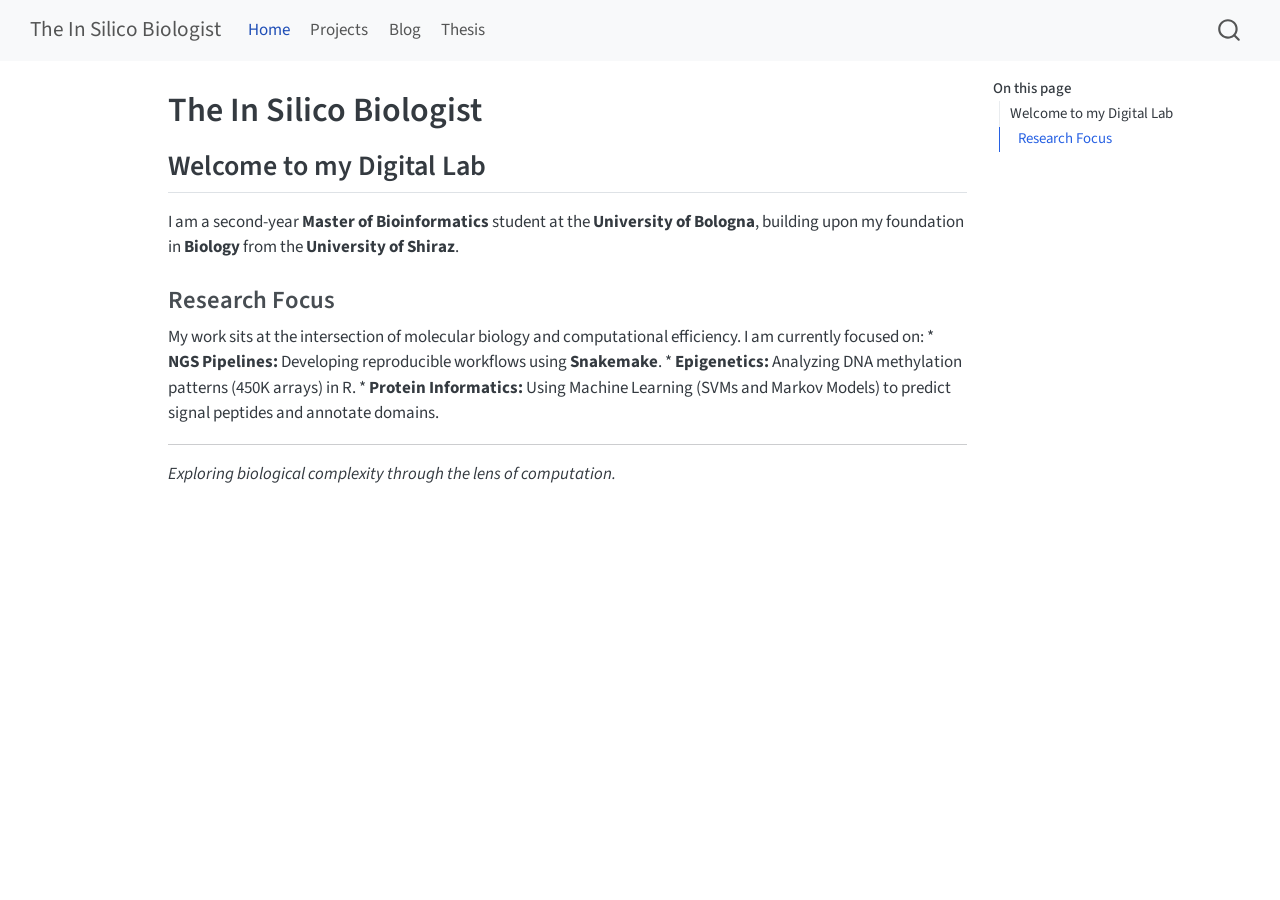
==== index.html @ 3d8eef8a "Deploying rendered website" ====
<!DOCTYPE html>
<html xmlns="http://www.w3.org/1999/xhtml" lang="en" xml:lang="en"><head>

<meta charset="utf-8">
<meta name="generator" content="quarto-1.9.35">

<meta name="viewport" content="width=device-width, initial-scale=1.0, user-scalable=yes">


<title>The In Silico Biologist</title>
<style>
/* Default styles provided by pandoc.
** See https://pandoc.org/MANUAL.html#variables-for-html for config info.
*/
code{white-space: pre-wrap;}
span.smallcaps{font-variant: small-caps;}
div.columns{display: flex; gap: min(4vw, 1.5em);}
div.column{flex: auto; overflow-x: auto;}
div.hanging-indent{margin-left: 1.5em; text-indent: -1.5em;}
ul.task-list{list-style: none;}
ul.task-list li input[type="checkbox"] {
  width: 0.8em;
  margin: 0 0.8em 0.2em -1em; /* quarto-specific, see https://github.com/quarto-dev/quarto-cli/issues/4556 */ 
  vertical-align: middle;
}
</style>


<script src="site_libs/quarto-nav/quarto-nav.js"></script>
<script src="site_libs/quarto-nav/headroom.min.js"></script>
<script src="site_libs/clipboard/clipboard.min.js"></script>
<script src="site_libs/quarto-search/autocomplete.umd.js"></script>
<script src="site_libs/quarto-search/fuse.min.js"></script>
<script src="site_libs/quarto-search/quarto-search.js"></script>
<meta name="quarto:offset" content="./">
<script src="site_libs/quarto-html/quarto.js" type="module"></script>
<script src="site_libs/quarto-html/tabsets/tabsets.js" type="module"></script>
<script src="site_libs/quarto-html/popper.min.js"></script>
<script src="site_libs/quarto-html/tippy.umd.min.js"></script>
<script src="site_libs/quarto-html/anchor.min.js"></script>
<link href="site_libs/quarto-html/tippy.css" rel="stylesheet">
<link href="site_libs/quarto-html/quarto-syntax-highlighting-46f66b053e56abd73bb6e954d61a315b.css" rel="stylesheet" id="quarto-text-highlighting-styles">
<script src="site_libs/bootstrap/bootstrap.min.js"></script>
<link href="site_libs/bootstrap/bootstrap-icons.css" rel="stylesheet">
<link href="site_libs/bootstrap/bootstrap-c90a4ae0e9a9b9e928eda10bb3d79f3e.min.css" rel="stylesheet" append-hash="true" id="quarto-bootstrap" data-mode="light">
<script id="quarto-search-options" type="application/json">{
  "location": "navbar",
  "copy-button": false,
  "collapse-after": 3,
  "panel-placement": "end",
  "type": "overlay",
  "limit": 50,
  "keyboard-shortcut": [
    "f",
    "/",
    "s"
  ],
  "show-item-context": false,
  "language": {
    "search-no-results-text": "No results",
    "search-matching-documents-text": "matching documents",
    "search-copy-link-title": "Copy link to search",
    "search-hide-matches-text": "Hide additional matches",
    "search-more-match-text": "more match in this document",
    "search-more-matches-text": "more matches in this document",
    "search-clear-button-title": "Clear",
    "search-text-placeholder": "",
    "search-detached-cancel-button-title": "Cancel",
    "search-submit-button-title": "Submit",
    "search-label": "Search"
  }
}</script>


<link rel="stylesheet" href="styles.css">
</head>

<body class="nav-fixed quarto-light">

<div id="quarto-search-results"></div>
  <header id="quarto-header" class="headroom fixed-top">
    <nav class="navbar navbar-expand-lg " data-bs-theme="dark">
      <div class="navbar-container container-fluid">
      <div class="navbar-brand-container mx-auto">
    <a class="navbar-brand" href="./index.html">
    <span class="navbar-title">The In Silico Biologist</span>
    </a>
  </div>
            <div id="quarto-search" class="" title="Search"></div>
          <button class="navbar-toggler" type="button" data-bs-toggle="collapse" data-bs-target="#navbarCollapse" aria-controls="navbarCollapse" role="menu" aria-expanded="false" aria-label="Toggle navigation" onclick="if (window.quartoToggleHeadroom) { window.quartoToggleHeadroom(); }">
  <span class="navbar-toggler-icon"></span>
</button>
          <div class="collapse navbar-collapse" id="navbarCollapse">
            <ul class="navbar-nav navbar-nav-scroll me-auto">
  <li class="nav-item">
    <a class="nav-link active" href="./index.html" aria-current="page"> 
<span class="menu-text">Home</span></a>
  </li>  
  <li class="nav-item">
    <a class="nav-link" href="./projects.html"> 
<span class="menu-text">Projects</span></a>
  </li>  
  <li class="nav-item">
    <a class="nav-link" href="./blog.html"> 
<span class="menu-text">Blog</span></a>
  </li>  
  <li class="nav-item">
    <a class="nav-link" href="./thesis.html"> 
<span class="menu-text">Thesis</span></a>
  </li>  
</ul>
          </div> <!-- /navcollapse -->
            <div class="quarto-navbar-tools">
</div>
      </div> <!-- /container-fluid -->
    </nav>
</header>
<!-- content -->
<div id="quarto-content" class="quarto-container page-columns page-rows-contents page-layout-article page-navbar">
<!-- sidebar -->
<!-- margin-sidebar -->
    <div id="quarto-margin-sidebar" class="sidebar margin-sidebar">
        <nav id="TOC" role="doc-toc" class="toc-active">
    <h2 id="toc-title">On this page</h2>
   
  <ul>
  <li><a href="#welcome-to-my-digital-lab" id="toc-welcome-to-my-digital-lab" class="nav-link active" data-scroll-target="#welcome-to-my-digital-lab">Welcome to my Digital Lab</a>
  <ul class="collapse">
  <li><a href="#research-focus" id="toc-research-focus" class="nav-link" data-scroll-target="#research-focus">Research Focus</a></li>
  </ul></li>
  </ul>
</nav>
    </div>
<!-- main -->
<main class="content" id="quarto-document-content">

<header id="title-block-header" class="quarto-title-block default">
<div class="quarto-title">
<h1 class="title">The In Silico Biologist</h1>
</div>



<div class="quarto-title-meta">

    
  
    
  </div>
  


</header>


<section id="welcome-to-my-digital-lab" class="level2">
<h2 class="anchored" data-anchor-id="welcome-to-my-digital-lab">Welcome to my Digital Lab</h2>
<p>I am a second-year <strong>Master of Bioinformatics</strong> student at the <strong>University of Bologna</strong>, building upon my foundation in <strong>Biology</strong> from the <strong>University of Shiraz</strong>.</p>
<section id="research-focus" class="level3">
<h3 class="anchored" data-anchor-id="research-focus">Research Focus</h3>
<p>My work sits at the intersection of molecular biology and computational efficiency. I am currently focused on: * <strong>NGS Pipelines:</strong> Developing reproducible workflows using <strong>Snakemake</strong>. * <strong>Epigenetics:</strong> Analyzing DNA methylation patterns (450K arrays) in R. * <strong>Protein Informatics:</strong> Using Machine Learning (SVMs and Markov Models) to predict signal peptides and annotate domains.</p>
<hr>
<p><em>Exploring biological complexity through the lens of computation.</em></p>


</section>
</section>

</main> <!-- /main -->
<script id="quarto-html-after-body" type="application/javascript">
  window.document.addEventListener("DOMContentLoaded", function (event) {
    const icon = "";
    const anchorJS = new window.AnchorJS();
    anchorJS.options = {
      placement: 'right',
      icon: icon
    };
    anchorJS.add('.anchored');
    const isCodeAnnotation = (el) => {
      for (const clz of el.classList) {
        if (clz.startsWith('code-annotation-')) {                     
          return true;
        }
      }
      return false;
    }
    const onCopySuccess = function(e) {
      // button target
      const button = e.trigger;
      // don't keep focus
      button.blur();
      // flash "checked"
      button.classList.add('code-copy-button-checked');
      var currentTitle = button.getAttribute("title");
      button.setAttribute("title", "Copied!");
      let tooltip;
      if (window.bootstrap) {
        button.setAttribute("data-bs-toggle", "tooltip");
        button.setAttribute("data-bs-placement", "left");
        button.setAttribute("data-bs-title", "Copied!");
        tooltip = new bootstrap.Tooltip(button, 
          { trigger: "manual", 
            customClass: "code-copy-button-tooltip",
            offset: [0, -8]});
        tooltip.show();    
      }
      setTimeout(function() {
        if (tooltip) {
          tooltip.hide();
          button.removeAttribute("data-bs-title");
          button.removeAttribute("data-bs-toggle");
          button.removeAttribute("data-bs-placement");
        }
        button.setAttribute("title", currentTitle);
        button.classList.remove('code-copy-button-checked');
      }, 1000);
      // clear code selection
      e.clearSelection();
    }
    const getTextToCopy = function(trigger) {
      const outerScaffold = trigger.parentElement.cloneNode(true);
      const codeEl = outerScaffold.querySelector('code');
      for (const childEl of codeEl.children) {
        if (isCodeAnnotation(childEl)) {
          childEl.remove();
        }
      }
      return codeEl.innerText;
    }
    const clipboard = new window.ClipboardJS('.code-copy-button:not([data-in-quarto-modal])', {
      text: getTextToCopy
    });
    clipboard.on('success', onCopySuccess);
    if (window.document.getElementById('quarto-embedded-source-code-modal')) {
      const clipboardModal = new window.ClipboardJS('.code-copy-button[data-in-quarto-modal]', {
        text: getTextToCopy,
        container: window.document.getElementById('quarto-embedded-source-code-modal')
      });
      clipboardModal.on('success', onCopySuccess);
    }
      var localhostRegex = new RegExp(/^(?:http|https):\/\/localhost\:?[0-9]*\//);
      var mailtoRegex = new RegExp(/^mailto:/);
        var filterRegex = new RegExp('/' + window.location.host + '/');
      var isInternal = (href) => {
          return filterRegex.test(href) || localhostRegex.test(href) || mailtoRegex.test(href);
      }
      // Inspect non-navigation links and adorn them if external
     var links = window.document.querySelectorAll('a[href]:not(.nav-link):not(.navbar-brand):not(.toc-action):not(.sidebar-link):not(.sidebar-item-toggle):not(.pagination-link):not(.no-external):not([aria-hidden]):not(.dropdown-item):not(.quarto-navigation-tool):not(.about-link)');
      for (var i=0; i<links.length; i++) {
        const link = links[i];
        if (!isInternal(link.href)) {
          // undo the damage that might have been done by quarto-nav.js in the case of
          // links that we want to consider external
          if (link.dataset.originalHref !== undefined) {
            link.href = link.dataset.originalHref;
          }
        }
      }
    function tippyHover(el, contentFn, onTriggerFn, onUntriggerFn) {
      const config = {
        allowHTML: true,
        maxWidth: 500,
        delay: 100,
        arrow: false,
        appendTo: function(el) {
            return el.parentElement;
        },
        interactive: true,
        interactiveBorder: 10,
        theme: 'quarto',
        placement: 'bottom-start',
      };
      if (contentFn) {
        config.content = contentFn;
      }
      if (onTriggerFn) {
        config.onTrigger = onTriggerFn;
      }
      if (onUntriggerFn) {
        config.onUntrigger = onUntriggerFn;
      }
      window.tippy(el, config); 
    }
    const noterefs = window.document.querySelectorAll('a[role="doc-noteref"]');
    for (var i=0; i<noterefs.length; i++) {
      const ref = noterefs[i];
      tippyHover(ref, function() {
        // use id or data attribute instead here
        let href = ref.getAttribute('data-footnote-href') || ref.getAttribute('href');
        try { href = new URL(href).hash; } catch {}
        const id = href.replace(/^#\/?/, "");
        const note = window.document.getElementById(id);
        if (note) {
          return note.innerHTML;
        } else {
          return "";
        }
      });
    }
    const xrefs = window.document.querySelectorAll('a.quarto-xref');
    const processXRef = (id, note) => {
      // Strip column container classes
      const stripColumnClz = (el) => {
        el.classList.remove("page-full", "page-columns");
        if (el.children) {
          for (const child of el.children) {
            stripColumnClz(child);
          }
        }
      }
      stripColumnClz(note)
      if (id === null || id.startsWith('sec-')) {
        // Special case sections, only their first couple elements
        const container = document.createElement("div");
        if (note.children && note.children.length > 2) {
          container.appendChild(note.children[0].cloneNode(true));
          for (let i = 1; i < note.children.length; i++) {
            const child = note.children[i];
            if (child.tagName === "P" && child.innerText === "") {
              continue;
            } else {
              container.appendChild(child.cloneNode(true));
              break;
            }
          }
          if (window.Quarto?.typesetMath) {
            window.Quarto.typesetMath(container);
          }
          return container.innerHTML
        } else {
          if (window.Quarto?.typesetMath) {
            window.Quarto.typesetMath(note);
          }
          return note.innerHTML;
        }
      } else {
        // Remove any anchor links if they are present
        const anchorLink = note.querySelector('a.anchorjs-link');
        if (anchorLink) {
          anchorLink.remove();
        }
        if (window.Quarto?.typesetMath) {
          window.Quarto.typesetMath(note);
        }
        if (note.classList.contains("callout")) {
          return note.outerHTML;
        } else {
          return note.innerHTML;
        }
      }
    }
    for (var i=0; i<xrefs.length; i++) {
      const xref = xrefs[i];
      tippyHover(xref, undefined, function(instance) {
        instance.disable();
        let url = xref.getAttribute('href');
        let hash = undefined; 
        if (url.startsWith('#')) {
          hash = url;
        } else {
          try { hash = new URL(url).hash; } catch {}
        }
        if (hash) {
          const id = hash.replace(/^#\/?/, "");
          const note = window.document.getElementById(id);
          if (note !== null) {
            try {
              const html = processXRef(id, note.cloneNode(true));
              instance.setContent(html);
            } finally {
              instance.enable();
              instance.show();
            }
          } else {
            // See if we can fetch this
            fetch(url.split('#')[0])
            .then(res => res.text())
            .then(html => {
              const parser = new DOMParser();
              const htmlDoc = parser.parseFromString(html, "text/html");
              const note = htmlDoc.getElementById(id);
              if (note !== null) {
                const html = processXRef(id, note);
                instance.setContent(html);
              } 
            }).finally(() => {
              instance.enable();
              instance.show();
            });
          }
        } else {
          // See if we can fetch a full url (with no hash to target)
          // This is a special case and we should probably do some content thinning / targeting
          fetch(url)
          .then(res => res.text())
          .then(html => {
            const parser = new DOMParser();
            const htmlDoc = parser.parseFromString(html, "text/html");
            const note = htmlDoc.querySelector('main.content');
            if (note !== null) {
              // This should only happen for chapter cross references
              // (since there is no id in the URL)
              // remove the first header
              if (note.children.length > 0 && note.children[0].tagName === "HEADER") {
                note.children[0].remove();
              }
              const html = processXRef(null, note);
              instance.setContent(html);
            } 
          }).finally(() => {
            instance.enable();
            instance.show();
          });
        }
      }, function(instance) {
      });
    }
        let selectedAnnoteEl;
        const selectorForAnnotation = ( cell, annotation) => {
          let cellAttr = 'data-code-cell="' + cell + '"';
          let lineAttr = 'data-code-annotation="' +  annotation + '"';
          const selector = 'span[' + cellAttr + '][' + lineAttr + ']';
          return selector;
        }
        const selectCodeLines = (annoteEl) => {
          const doc = window.document;
          const targetCell = annoteEl.getAttribute("data-target-cell");
          const targetAnnotation = annoteEl.getAttribute("data-target-annotation");
          const annoteSpan = window.document.querySelector(selectorForAnnotation(targetCell, targetAnnotation));
          const lines = annoteSpan.getAttribute("data-code-lines").split(",");
          const lineIds = lines.map((line) => {
            return targetCell + "-" + line;
          })
          let top = null;
          let height = null;
          let parent = null;
          if (lineIds.length > 0) {
              //compute the position of the single el (top and bottom and make a div)
              const el = window.document.getElementById(lineIds[0]);
              top = el.offsetTop;
              height = el.offsetHeight;
              parent = el.parentElement.parentElement;
            if (lineIds.length > 1) {
              const lastEl = window.document.getElementById(lineIds[lineIds.length - 1]);
              const bottom = lastEl.offsetTop + lastEl.offsetHeight;
              height = bottom - top;
            }
            if (top !== null && height !== null && parent !== null) {
              // cook up a div (if necessary) and position it 
              let div = window.document.getElementById("code-annotation-line-highlight");
              if (div === null) {
                div = window.document.createElement("div");
                div.setAttribute("id", "code-annotation-line-highlight");
                div.style.position = 'absolute';
                parent.appendChild(div);
              }
              div.style.top = top - 2 + "px";
              div.style.height = height + 4 + "px";
              div.style.left = 0;
              let gutterDiv = window.document.getElementById("code-annotation-line-highlight-gutter");
              if (gutterDiv === null) {
                gutterDiv = window.document.createElement("div");
                gutterDiv.setAttribute("id", "code-annotation-line-highlight-gutter");
                gutterDiv.style.position = 'absolute';
                const codeCell = window.document.getElementById(targetCell);
                const gutter = codeCell.querySelector('.code-annotation-gutter');
                gutter.appendChild(gutterDiv);
              }
              gutterDiv.style.top = top - 2 + "px";
              gutterDiv.style.height = height + 4 + "px";
            }
            selectedAnnoteEl = annoteEl;
          }
        };
        const unselectCodeLines = () => {
          const elementsIds = ["code-annotation-line-highlight", "code-annotation-line-highlight-gutter"];
          elementsIds.forEach((elId) => {
            const div = window.document.getElementById(elId);
            if (div) {
              div.remove();
            }
          });
          selectedAnnoteEl = undefined;
        };
          // Handle positioning of the toggle
      window.addEventListener(
        "resize",
        throttle(() => {
          elRect = undefined;
          if (selectedAnnoteEl) {
            selectCodeLines(selectedAnnoteEl);
          }
        }, 10)
      );
      function throttle(fn, ms) {
      let throttle = false;
      let timer;
        return (...args) => {
          if(!throttle) { // first call gets through
              fn.apply(this, args);
              throttle = true;
          } else { // all the others get throttled
              if(timer) clearTimeout(timer); // cancel #2
              timer = setTimeout(() => {
                fn.apply(this, args);
                timer = throttle = false;
              }, ms);
          }
        };
      }
        // Attach click handler to the DT
        const annoteDls = window.document.querySelectorAll('dt[data-target-cell]');
        for (const annoteDlNode of annoteDls) {
          annoteDlNode.addEventListener('click', (event) => {
            const clickedEl = event.target;
            if (clickedEl !== selectedAnnoteEl) {
              unselectCodeLines();
              const activeEl = window.document.querySelector('dt[data-target-cell].code-annotation-active');
              if (activeEl) {
                activeEl.classList.remove('code-annotation-active');
              }
              selectCodeLines(clickedEl);
              clickedEl.classList.add('code-annotation-active');
            } else {
              // Unselect the line
              unselectCodeLines();
              clickedEl.classList.remove('code-annotation-active');
            }
          });
        }
    const findCites = (el) => {
      const parentEl = el.parentElement;
      if (parentEl) {
        const cites = parentEl.dataset.cites;
        if (cites) {
          return {
            el,
            cites: cites.split(' ')
          };
        } else {
          return findCites(el.parentElement)
        }
      } else {
        return undefined;
      }
    };
    var bibliorefs = window.document.querySelectorAll('a[role="doc-biblioref"]');
    for (var i=0; i<bibliorefs.length; i++) {
      const ref = bibliorefs[i];
      const citeInfo = findCites(ref);
      if (citeInfo) {
        tippyHover(citeInfo.el, function() {
          var popup = window.document.createElement('div');
          citeInfo.cites.forEach(function(cite) {
            var citeDiv = window.document.createElement('div');
            citeDiv.classList.add('hanging-indent');
            citeDiv.classList.add('csl-entry');
            var biblioDiv = window.document.getElementById('ref-' + cite);
            if (biblioDiv) {
              citeDiv.innerHTML = biblioDiv.innerHTML;
            }
            popup.appendChild(citeDiv);
          });
          return popup.innerHTML;
        });
      }
    }
  });
  </script>
</div> <!-- /content -->




</body></html>
---- site_libs/quarto-html/tippy.css ----
.tippy-box[data-animation=fade][data-state=hidden]{opacity:0}[data-tippy-root]{max-width:calc(100vw - 10px)}.tippy-box{position:relative;background-color:#333;color:#fff;border-radius:4px;font-size:14px;line-height:1.4;white-space:normal;outline:0;transition-property:transform,visibility,opacity}.tippy-box[data-placement^=top]>.tippy-arrow{bottom:0}.tippy-box[data-placement^=top]>.tippy-arrow:before{bottom:-7px;left:0;border-width:8px 8px 0;border-top-color:initial;transform-origin:center top}.tippy-box[data-placement^=bottom]>.tippy-arrow{top:0}.tippy-box[data-placement^=bottom]>.tippy-arrow:before{top:-7px;left:0;border-width:0 8px 8px;border-bottom-color:initial;transform-origin:center bottom}.tippy-box[data-placement^=left]>.tippy-arrow{right:0}.tippy-box[data-placement^=left]>.tippy-arrow:before{border-width:8px 0 8px 8px;border-left-color:initial;right:-7px;transform-origin:center left}.tippy-box[data-placement^=right]>.tippy-arrow{left:0}.tippy-box[data-placement^=right]>.tippy-arrow:before{left:-7px;border-width:8px 8px 8px 0;border-right-color:initial;transform-origin:center right}.tippy-box[data-inertia][data-state=visible]{transition-timing-function:cubic-bezier(.54,1.5,.38,1.11)}.tippy-arrow{width:16px;height:16px;color:#333}.tippy-arrow:before{content:"";position:absolute;border-color:transparent;border-style:solid}.tippy-content{position:relative;padding:5px 9px;z-index:1}
---- site_libs/quarto-html/quarto-syntax-highlighting-46f66b053e56abd73bb6e954d61a315b.css ----
/* quarto syntax highlight colors */
:root {
  --quarto-hl-ot-color: #003B4F;
  --quarto-hl-at-color: #657422;
  --quarto-hl-ss-color: #20794D;
  --quarto-hl-an-color: #5E5E5E;
  --quarto-hl-fu-color: #4758AB;
  --quarto-hl-st-color: #20794D;
  --quarto-hl-cf-color: #003B4F;
  --quarto-hl-op-color: #5E5E5E;
  --quarto-hl-er-color: #AD0000;
  --quarto-hl-bn-color: #AD0000;
  --quarto-hl-al-color: #AD0000;
  --quarto-hl-va-color: #111111;
  --quarto-hl-bu-color: inherit;
  --quarto-hl-ex-color: inherit;
  --quarto-hl-pp-color: #AD0000;
  --quarto-hl-in-color: #5E5E5E;
  --quarto-hl-vs-color: #20794D;
  --quarto-hl-wa-color: #5E5E5E;
  --quarto-hl-do-color: #5E5E5E;
  --quarto-hl-im-color: #00769E;
  --quarto-hl-ch-color: #20794D;
  --quarto-hl-dt-color: #AD0000;
  --quarto-hl-fl-color: #AD0000;
  --quarto-hl-co-color: #5E5E5E;
  --quarto-hl-cv-color: #5E5E5E;
  --quarto-hl-cn-color: #8f5902;
  --quarto-hl-sc-color: #5E5E5E;
  --quarto-hl-dv-color: #AD0000;
  --quarto-hl-kw-color: #003B4F;
}

/* other quarto variables */
:root {
  --quarto-font-monospace: SFMono-Regular, Menlo, Monaco, Consolas, "Liberation Mono", "Courier New", monospace;
}

/* syntax highlight based on Pandoc's rules */
pre > code.sourceCode > span {
  color: #003B4F;
}

code.sourceCode > span {
  color: #003B4F;
}

div.sourceCode,
div.sourceCode pre.sourceCode {
  color: #003B4F;
}

/* Normal */
code span {
  color: #003B4F;
}

/* Alert */
code span.al {
  color: #AD0000;
  font-style: inherit;
}

/* Annotation */
code span.an {
  color: #5E5E5E;
  font-style: inherit;
}

/* Attribute */
code span.at {
  color: #657422;
  font-style: inherit;
}

/* BaseN */
code span.bn {
  color: #AD0000;
  font-style: inherit;
}

/* BuiltIn */
code span.bu {
  font-style: inherit;
}

/* ControlFlow */
code span.cf {
  color: #003B4F;
  font-weight: bold;
  font-style: inherit;
}

/* Char */
code span.ch {
  color: #20794D;
  font-style: inherit;
}

/* Constant */
code span.cn {
  color: #8f5902;
  font-style: inherit;
}

/* Comment */
code span.co {
  color: #5E5E5E;
  font-style: inherit;
}

/* CommentVar */
code span.cv {
  color: #5E5E5E;
  font-style: italic;
}

/* Documentation */
code span.do {
  color: #5E5E5E;
  font-style: italic;
}

/* DataType */
code span.dt {
  color: #AD0000;
  font-style: inherit;
}

/* DecVal */
code span.dv {
  color: #AD0000;
  font-style: inherit;
}

/* Error */
code span.er {
  color: #AD0000;
  font-style: inherit;
}

/* Extension */
code span.ex {
  font-style: inherit;
}

/* Float */
code span.fl {
  color: #AD0000;
  font-style: inherit;
}

/* Function */
code span.fu {
  color: #4758AB;
  font-style: inherit;
}

/* Import */
code span.im {
  color: #00769E;
  font-style: inherit;
}

/* Information */
code span.in {
  color: #5E5E5E;
  font-style: inherit;
}

/* Keyword */
code span.kw {
  color: #003B4F;
  font-weight: bold;
  font-style: inherit;
}

/* Operator */
code span.op {
  color: #5E5E5E;
  font-style: inherit;
}

/* Other */
code span.ot {
  color: #003B4F;
  font-style: inherit;
}

/* Preprocessor */
code span.pp {
  color: #AD0000;
  font-style: inherit;
}

/* SpecialChar */
code span.sc {
  color: #5E5E5E;
  font-style: inherit;
}

/* SpecialString */
code span.ss {
  color: #20794D;
  font-style: inherit;
}

/* String */
code span.st {
  color: #20794D;
  font-style: inherit;
}

/* Variable */
code span.va {
  color: #111111;
  font-style: inherit;
}

/* VerbatimString */
code span.vs {
  color: #20794D;
  font-style: inherit;
}

/* Warning */
code span.wa {
  color: #5E5E5E;
  font-style: italic;
}

.prevent-inlining {
  content: "</";
}

/*# sourceMappingURL=5022ed312398f59a55adce476d7327af.css.map */
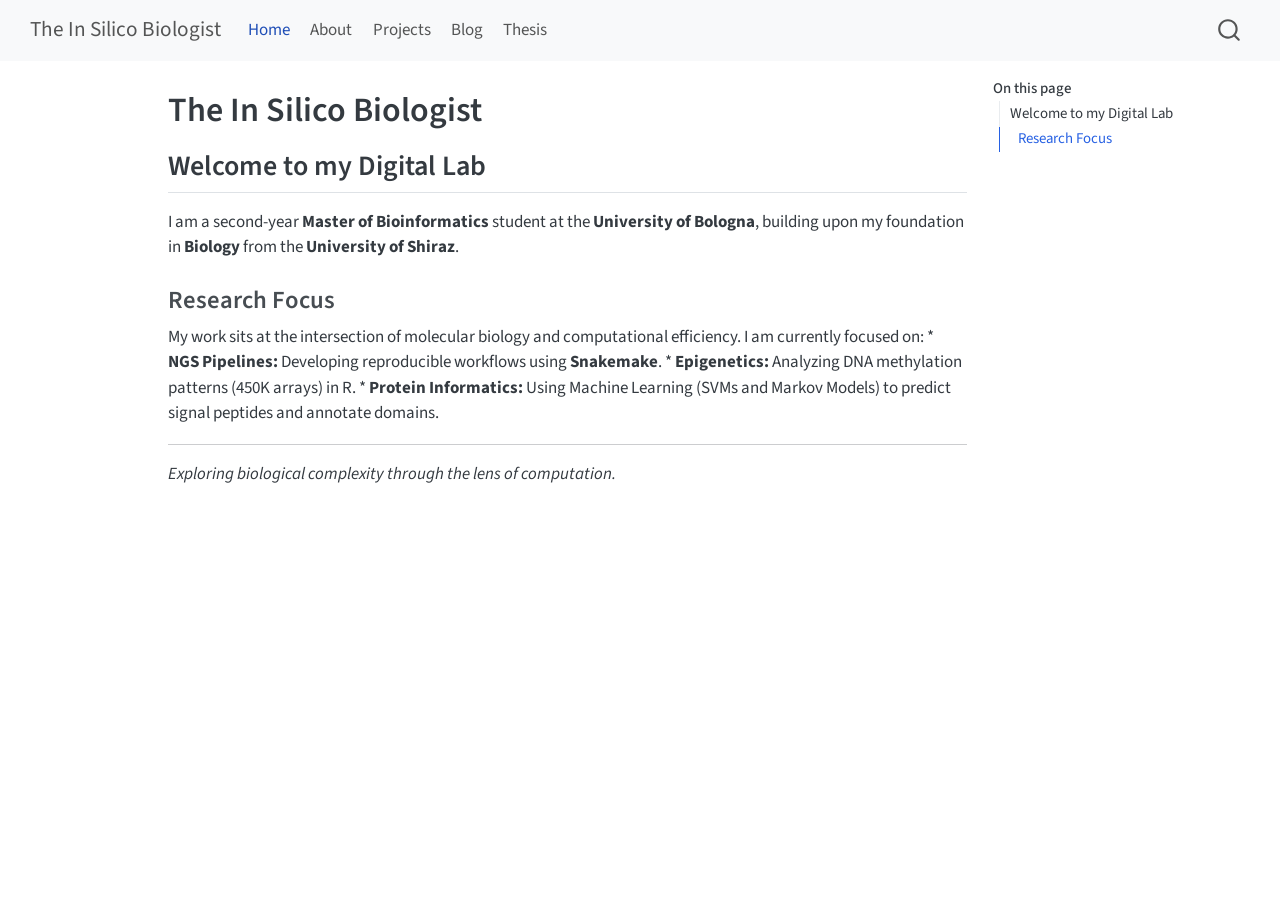
==== commit b6ec769b: "Add About page to navigation bar" ====
--- a/index.html
+++ b/index.html
@@ -97,6 +97,10 @@
 <span class="menu-text">Home</span></a>
   </li>  
   <li class="nav-item">
+    <a class="nav-link" href="./about.html"> 
+<span class="menu-text">About</span></a>
+  </li>  
+  <li class="nav-item">
     <a class="nav-link" href="./projects.html"> 
 <span class="menu-text">Projects</span></a>
   </li>  
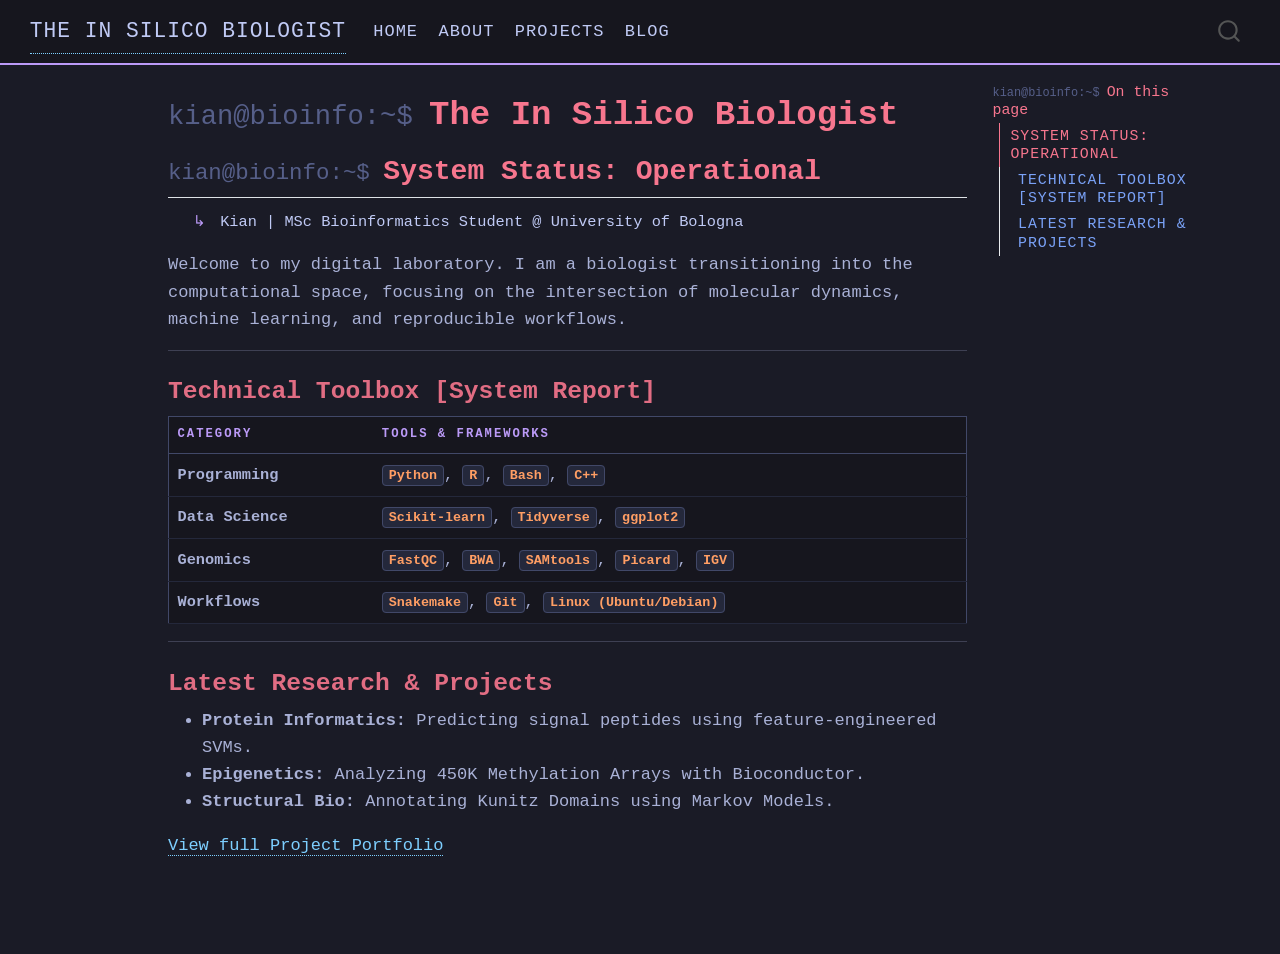
==== commit 62164f0e: "UI: Move Technical Toolbox to Home page and remove sidebar" ====
--- a/index.html
+++ b/index.html
@@ -108,10 +108,6 @@
     <a class="nav-link" href="./blog.html"> 
 <span class="menu-text">Blog</span></a>
   </li>  
-  <li class="nav-item">
-    <a class="nav-link" href="./thesis.html"> 
-<span class="menu-text">Thesis</span></a>
-  </li>  
 </ul>
           </div> <!-- /navcollapse -->
             <div class="quarto-navbar-tools">
@@ -128,9 +124,10 @@
     <h2 id="toc-title">On this page</h2>
    
   <ul>
-  <li><a href="#welcome-to-my-digital-lab" id="toc-welcome-to-my-digital-lab" class="nav-link active" data-scroll-target="#welcome-to-my-digital-lab">Welcome to my Digital Lab</a>
+  <li><a href="#system-status-operational" id="toc-system-status-operational" class="nav-link active" data-scroll-target="#system-status-operational">System Status: Operational</a>
   <ul class="collapse">
-  <li><a href="#research-focus" id="toc-research-focus" class="nav-link" data-scroll-target="#research-focus">Research Focus</a></li>
+  <li><a href="#technical-toolbox-system-report" id="toc-technical-toolbox-system-report" class="nav-link" data-scroll-target="#technical-toolbox-system-report">Technical Toolbox [System Report]</a></li>
+  <li><a href="#latest-research-projects" id="toc-latest-research-projects" class="nav-link" data-scroll-target="#latest-research-projects">Latest Research &amp; Projects</a></li>
   </ul></li>
   </ul>
 </nav>
@@ -157,14 +154,49 @@
 </header>
 
 
-<section id="welcome-to-my-digital-lab" class="level2">
-<h2 class="anchored" data-anchor-id="welcome-to-my-digital-lab">Welcome to my Digital Lab</h2>
-<p>I am a second-year <strong>Master of Bioinformatics</strong> student at the <strong>University of Bologna</strong>, building upon my foundation in <strong>Biology</strong> from the <strong>University of Shiraz</strong>.</p>
-<section id="research-focus" class="level3">
-<h3 class="anchored" data-anchor-id="research-focus">Research Focus</h3>
-<p>My work sits at the intersection of molecular biology and computational efficiency. I am currently focused on: * <strong>NGS Pipelines:</strong> Developing reproducible workflows using <strong>Snakemake</strong>. * <strong>Epigenetics:</strong> Analyzing DNA methylation patterns (450K arrays) in R. * <strong>Protein Informatics:</strong> Using Machine Learning (SVMs and Markov Models) to predict signal peptides and annotate domains.</p>
+<section id="system-status-operational" class="level2">
+<h2 class="anchored" data-anchor-id="system-status-operational">System Status: Operational</h2>
+<p><span class="terminal-sub">Kian | MSc Bioinformatics Student @ University of Bologna</span></p>
+<p>Welcome to my digital laboratory. I am a biologist transitioning into the computational space, focusing on the intersection of molecular dynamics, machine learning, and reproducible workflows.</p>
 <hr>
-<p><em>Exploring biological complexity through the lens of computation.</em></p>
+<section id="technical-toolbox-system-report" class="level3">
+<h3 class="anchored" data-anchor-id="technical-toolbox-system-report">Technical Toolbox [System Report]</h3>
+<table class="caption-top table">
+<thead>
+<tr class="header">
+<th style="text-align: left;">Category</th>
+<th style="text-align: left;">Tools &amp; Frameworks</th>
+</tr>
+</thead>
+<tbody>
+<tr class="odd">
+<td style="text-align: left;"><strong>Programming</strong></td>
+<td style="text-align: left;"><code>Python</code>, <code>R</code>, <code>Bash</code>, <code>C++</code></td>
+</tr>
+<tr class="even">
+<td style="text-align: left;"><strong>Data Science</strong></td>
+<td style="text-align: left;"><code>Scikit-learn</code>, <code>Tidyverse</code>, <code>ggplot2</code></td>
+</tr>
+<tr class="odd">
+<td style="text-align: left;"><strong>Genomics</strong></td>
+<td style="text-align: left;"><code>FastQC</code>, <code>BWA</code>, <code>SAMtools</code>, <code>Picard</code>, <code>IGV</code></td>
+</tr>
+<tr class="even">
+<td style="text-align: left;"><strong>Workflows</strong></td>
+<td style="text-align: left;"><code>Snakemake</code>, <code>Git</code>, <code>Linux (Ubuntu/Debian)</code></td>
+</tr>
+</tbody>
+</table>
+<hr>
+</section>
+<section id="latest-research-projects" class="level3">
+<h3 class="anchored" data-anchor-id="latest-research-projects">Latest Research &amp; Projects</h3>
+<ul>
+<li><strong>Protein Informatics:</strong> Predicting signal peptides using feature-engineered SVMs.</li>
+<li><strong>Epigenetics:</strong> Analyzing 450K Methylation Arrays with Bioconductor.</li>
+<li><strong>Structural Bio:</strong> Annotating Kunitz Domains using Markov Models.</li>
+</ul>
+<p><a href="./projects.html">View full Project Portfolio</a></p>
 
 
 </section>
--- a/styles.css
+++ b/styles.css
@@ -0,0 +1,149 @@
+/* Tokyo Night / Neon Japan Theme - Subtle & Readable */
+
+/* 1. Base Colors - Deep blue-purple night sky */
+body {
+  background-color: #1a1b26; 
+  color: #a9b1d6; /* Soft lavender-grey for easy reading */
+  font-family: 'Fira Code', 'Courier New', monospace;
+  line-height: 1.6;
+}
+
+/* 2. Navigation Bar - Darker contrast with a purple neon border */
+.navbar {
+  background-color: #16161e !important;
+  border-bottom: 2px solid #bb9af7; /* Soft neon purple */
+}
+
+.navbar-title, .nav-link {
+  color: #c0caf5 !important; /* Brighter lavender for nav */
+  text-transform: uppercase;
+  letter-spacing: 1px;
+}
+
+/* 3. Headers - The Subtle Neon Pink */
+h1, h2, h3, h4, h5 {
+  color: #f7768e !important; /* Tokyo Night Pink */
+}
+
+h1::before, h2::before {
+  content: "kian@bioinfo:~$ ";
+  color: #565f89; /* Muted slate blue for the prompt */
+  font-size: 0.8em;
+  font-weight: normal;
+}
+
+/* 4. Links - Neon Cyan with a pink hover glow */
+a {
+  color: #7dcfff !important; /* Soft neon cyan */
+  text-decoration: none;
+  border-bottom: 1px dotted #7dcfff;
+  transition: all 0.3s ease;
+}
+
+a:hover {
+  color: #f7768e !important; /* Turns pink on hover */
+  border-bottom: 1px solid #f7768e;
+  text-shadow: 0 0 8px rgba(247, 118, 142, 0.4); /* Subtle neon glow */
+}
+
+/* 5. Force High Contrast Code Pills */
+code {
+  background-color: #24283b !important; /* Dark Tokyo Blue */
+  color: #ff9e64 !important;            /* Bright Neon Orange */
+  padding: 2px 6px !important;
+  border-radius: 4px !important;
+  border: 1px solid #414868 !important; /* Subtle border for definition */
+  font-family: 'Fira Code', monospace !important;
+  font-weight: 600 !important;          /* Make the font thicker */
+}
+
+/* Ensure that when code is inside a link, it doesn't get messed up */
+a code {
+  color: #7dcfff !important;           /* Neon Cyan if the code is a link */
+}
+
+/* If you want different colors for specific sections, like 'Tech Stack' icons */
+.tech-stack-code {
+  color: #7aa2f7 !important; /* Neon Blue for tech stack items */
+}
+
+/* 6. Code Blocks */
+code {
+  background-color: #24283b;
+  color: #e0af68; /* Warm amber for code text */
+  padding: 2px 5px;
+  border-radius: 4px;
+}
+
+/* --- Terminal Subtitle Style --- */
+.terminal-sub {
+  display: block;
+  color: #c0caf5 !important; /* Brighter lavender for contrast */
+  font-size: 0.9em;          /* Slightly smaller than the H3 title */
+  margin-top: -5px;          /* Pull it closer to the main title */
+  margin-left: 25px;         /* Indent it to look like a sub-command */
+  font-family: 'Fira Code', monospace;
+}
+
+.terminal-sub::before {
+  content: "↳ ";            /* Using a 'down-right' arrow for that directory-tree feel */
+  color: #bb9af7;            /* Neon Purple arrow */
+  margin-right: 5px;
+}
+
+/* Brighter Sidebar / Table of Contents */
+.sidebar nav[role=doc-toc] ul li a, 
+.toc-actions ul li a {
+  color: #7aa2f7 !important; /* Soft neon blue */
+}
+
+.sidebar nav[role=doc-toc] ul li a.active, 
+.sidebar nav[role=doc-toc] ul li a:hover {
+  color: #f7768e !important; /* Pink for active/hover */
+  border-left-color: #f7768e !important;
+}
+
+/* Optional: Blue accent for R/Bioconductor items */
+.r-tool {
+  color: #268bd2 !important; 
+  font-weight: bold;
+}
+
+/* Terminal Table Styling */
+table {
+  width: 100%;
+  border-collapse: collapse;
+  margin: 20px 0;
+  font-family: 'Fira Code', monospace;
+  font-size: 0.9em;
+  background-color: #16161e;
+}
+
+th {
+  color: #bb9af7 !important; /* Purple Headers */
+  border-bottom: 2px solid #414868;
+  padding: 10px;
+  text-align: left;
+}
+
+td {
+  padding: 10px;
+  border-bottom: 1px solid #24283b;
+  color: #a9b1d6;
+}
+
+tr:hover {
+  background-color: #2f334d; /* Subtle highlight on hover */
+}
+
+/* CLI-style Table Borders */
+table {
+  border: 1px solid #414868 !important;
+}
+
+th {
+  background-color: #1f2335;
+  text-transform: uppercase;
+  font-size: 0.8em;
+  letter-spacing: 2px;
+}
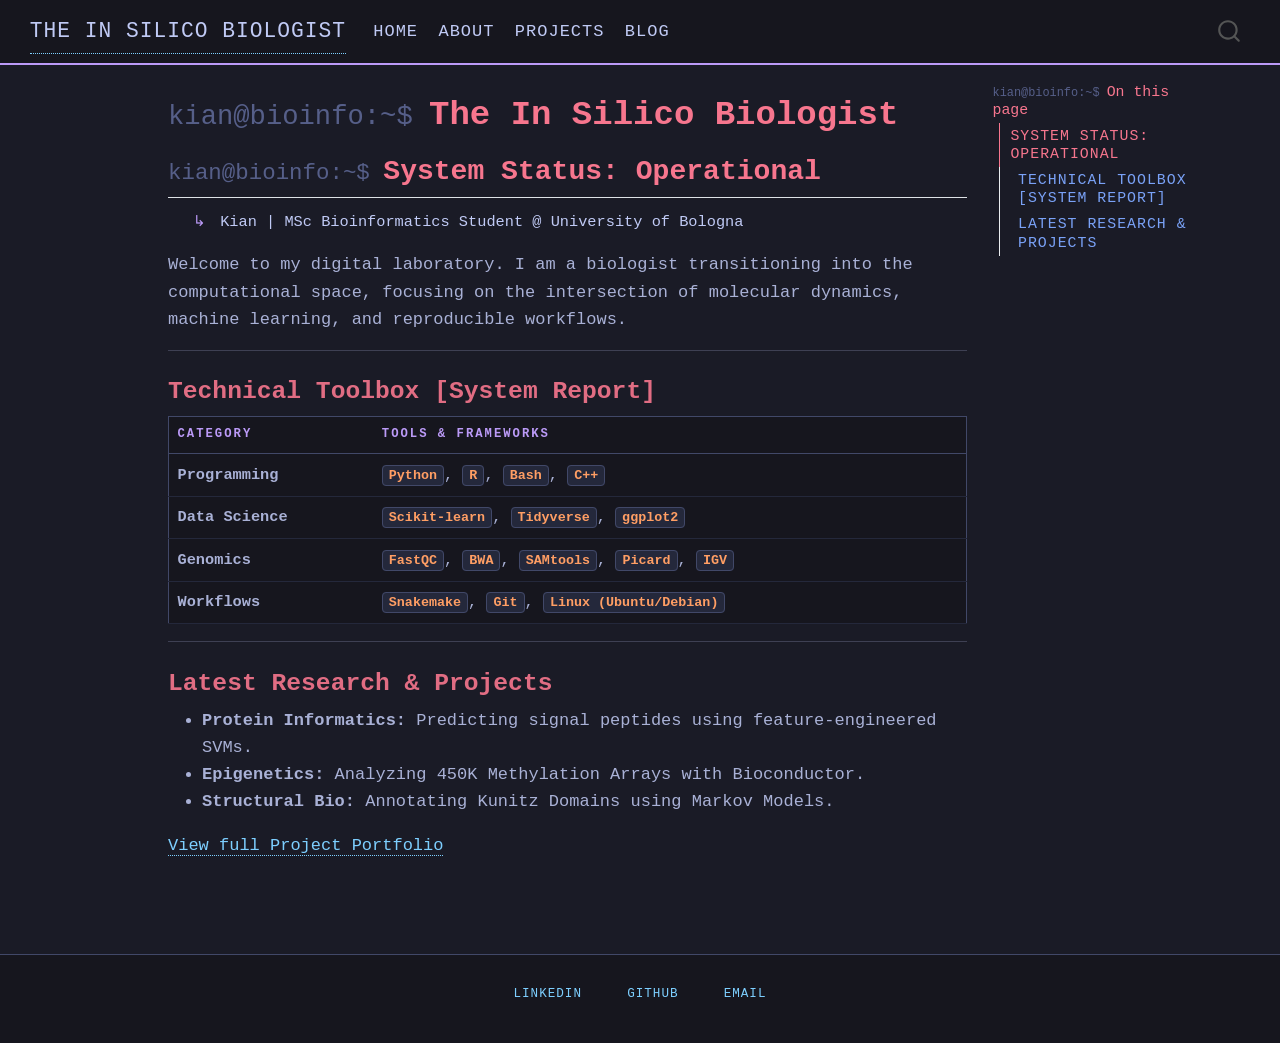
==== commit 0376d9a1: "UI: Add global footer with contact links" ====
--- a/index.html
+++ b/index.html
@@ -604,6 +604,35 @@
   });
   </script>
 </div> <!-- /content -->
+<footer class="footer">
+  <div class="nav-footer">
+    <div class="nav-footer-left">
+      &nbsp;
+    </div>   
+    <div class="nav-footer-center">
+      <ul class="footer-items list-unstyled">
+    <li class="nav-item">
+    <a class="nav-link" href="https://linkedin.com/in/kiankeshani/">
+<p>LinkedIn</p>
+</a>
+  </li>  
+    <li class="nav-item">
+    <a class="nav-link" href="https://github.com/kianinsilico">
+<p>GitHub</p>
+</a>
+  </li>  
+    <li class="nav-item">
+    <a class="nav-link" href="mailto:kianoush.keshani@studio.unibo.it">
+<p>Email</p>
+</a>
+  </li>  
+</ul>
+    </div>
+    <div class="nav-footer-right">
+      &nbsp;
+    </div>
+  </div>
+</footer>
 
 
 
--- a/styles.css
+++ b/styles.css
@@ -146,4 +146,51 @@
   text-transform: uppercase;
   font-size: 0.8em;
   letter-spacing: 2px;
+}
+
+/* About Page Profile Image */
+.about-entity img {
+  border: 3px solid #f7768e; /* Neon Pink Border */
+  box-shadow: 0 0 15px rgba(247, 118, 142, 0.3);
+  padding: 5px;
+  background-color: #1a1b26;
+}
+/* Terminal-style Social Buttons */
+.about-links .btn {
+  background-color: #16161e !important;
+  color: #7dcfff !important; /* Cyan text */
+  border: 1px solid #7dcfff !important;
+  font-family: 'Fira Code', monospace;
+  text-transform: uppercase;
+  font-size: 0.8em;
+  transition: all 0.3s ease;
+}
+
+.about-links .btn:hover {
+  background-color: #7dcfff !important;
+  color: #1a1b26 !important;
+  box-shadow: 0 0 10px rgba(125, 207, 255, 0.5);
+}
+
+/* --- Global Footer Styling --- */
+.nav-footer {
+  background-color: #16161e !important; /* Deepest Tokyo Night background */
+  border-top: 1px solid #414868;        /* Subtle separator line */
+  padding: 1.5rem 0;
+  font-family: 'Fira Code', monospace;
+  font-size: 0.9em;
+}
+
+.nav-footer .nav-footer-center a {
+  color: #7dcfff !important;            /* Neon Cyan links */
+  margin: 0 15px;                       /* Spacing between the links */
+  text-decoration: none;
+  text-transform: uppercase;
+  letter-spacing: 1px;
+  transition: all 0.3s ease;
+}
+
+.nav-footer .nav-footer-center a:hover {
+  color: #f7768e !important;            /* Turn Neon Pink on hover */
+  text-shadow: 0 0 10px rgba(247, 118, 142, 0.4); /* Glowing effect */
 }
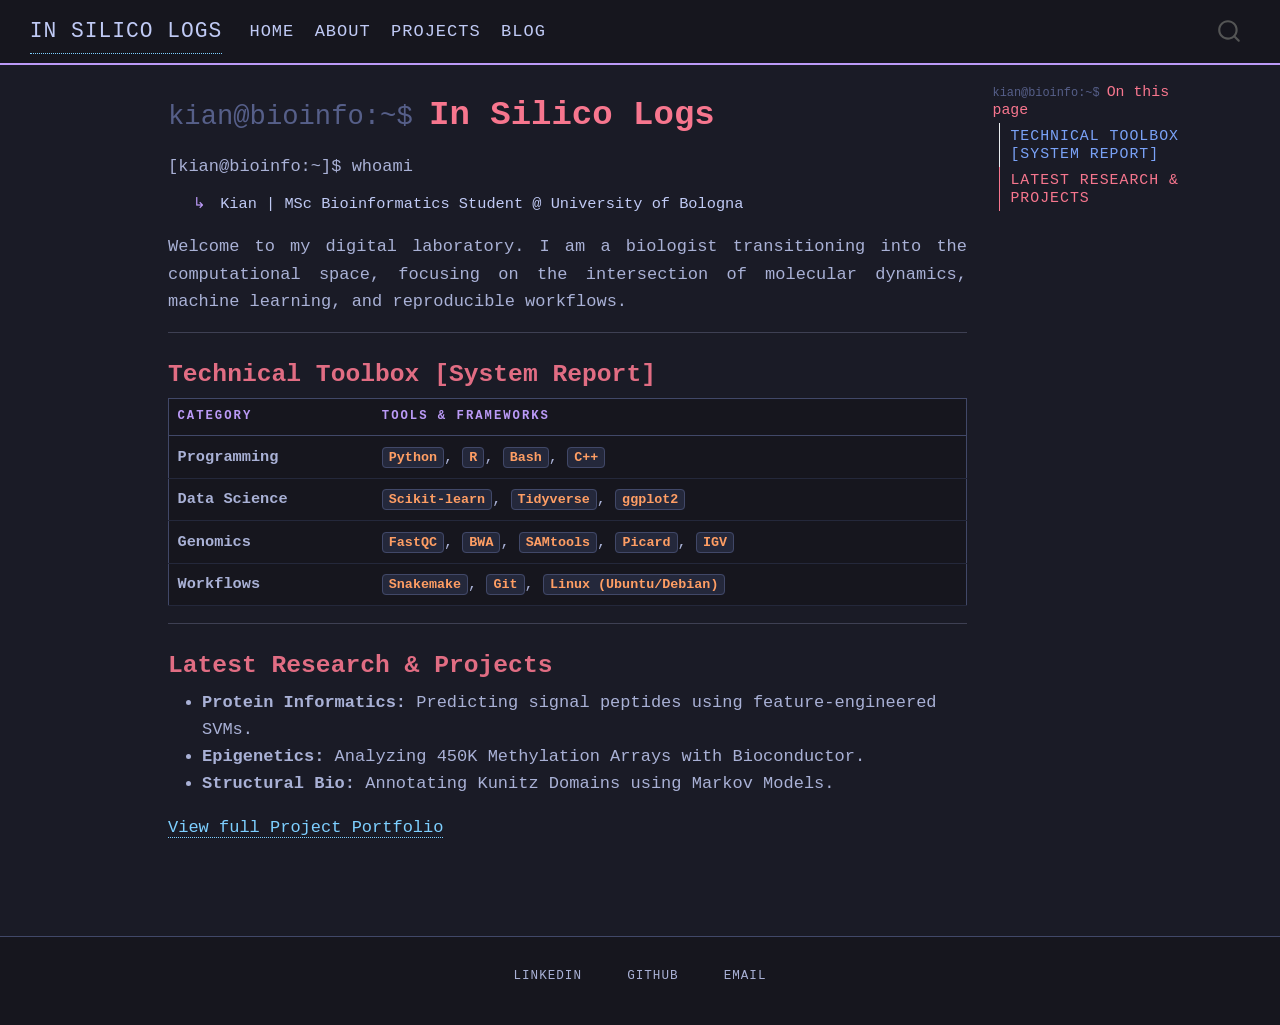
==== commit 9f20e621: "Identity: Rename site to In Silico Logs" ====
--- a/index.html
+++ b/index.html
@@ -7,7 +7,7 @@
 <meta name="viewport" content="width=device-width, initial-scale=1.0, user-scalable=yes">
 
 
-<title>The In Silico Biologist</title>
+<title>In Silico Logs</title>
 <style>
 /* Default styles provided by pandoc.
 ** See https://pandoc.org/MANUAL.html#variables-for-html for config info.
@@ -83,7 +83,7 @@
       <div class="navbar-container container-fluid">
       <div class="navbar-brand-container mx-auto">
     <a class="navbar-brand" href="./index.html">
-    <span class="navbar-title">The In Silico Biologist</span>
+    <span class="navbar-title">In Silico Logs</span>
     </a>
   </div>
             <div id="quarto-search" class="" title="Search"></div>
@@ -124,11 +124,8 @@
     <h2 id="toc-title">On this page</h2>
    
   <ul>
-  <li><a href="#system-status-operational" id="toc-system-status-operational" class="nav-link active" data-scroll-target="#system-status-operational">System Status: Operational</a>
-  <ul class="collapse">
-  <li><a href="#technical-toolbox-system-report" id="toc-technical-toolbox-system-report" class="nav-link" data-scroll-target="#technical-toolbox-system-report">Technical Toolbox [System Report]</a></li>
+  <li><a href="#technical-toolbox-system-report" id="toc-technical-toolbox-system-report" class="nav-link active" data-scroll-target="#technical-toolbox-system-report">Technical Toolbox [System Report]</a></li>
   <li><a href="#latest-research-projects" id="toc-latest-research-projects" class="nav-link" data-scroll-target="#latest-research-projects">Latest Research &amp; Projects</a></li>
-  </ul></li>
   </ul>
 </nav>
     </div>
@@ -137,7 +134,7 @@
 
 <header id="title-block-header" class="quarto-title-block default">
 <div class="quarto-title">
-<h1 class="title">The In Silico Biologist</h1>
+<h1 class="title">In Silico Logs</h1>
 </div>
 
 
@@ -154,8 +151,7 @@
 </header>
 
 
-<section id="system-status-operational" class="level2">
-<h2 class="anchored" data-anchor-id="system-status-operational">System Status: Operational</h2>
+<p>[kian@bioinfo:~]$ whoami</p>
 <p><span class="terminal-sub">Kian | MSc Bioinformatics Student @ University of Bologna</span></p>
 <p>Welcome to my digital laboratory. I am a biologist transitioning into the computational space, focusing on the intersection of molecular dynamics, machine learning, and reproducible workflows.</p>
 <hr>
@@ -199,7 +195,6 @@
 <p><a href="./projects.html">View full Project Portfolio</a></p>
 
 
-</section>
 </section>
 
 </main> <!-- /main -->
--- a/styles.css
+++ b/styles.css
@@ -1,6 +1,13 @@
 /* Tokyo Night / Neon Japan Theme - Subtle & Readable */
 
 /* 1. Base Colors - Deep blue-purple night sky */
+
+p {
+  text-align: justify;
+  color: #a9b1d6; /* Standard Tokyo Night text color */
+  line-height: 1.6;
+}
+
 body {
   background-color: #1a1b26; 
   color: #a9b1d6; /* Soft lavender-grey for easy reading */
@@ -193,4 +200,209 @@
 .nav-footer .nav-footer-center a:hover {
   color: #f7768e !important;            /* Turn Neon Pink on hover */
   text-shadow: 0 0 10px rgba(247, 118, 142, 0.4); /* Glowing effect */
+}
+
+/* --- Blog Listing Terminal Style --- */
+.quarto-listing-table {
+  font-family: 'Fira Code', monospace !important;
+  font-size: 0.9em;
+  border: none !important;
+}
+
+.quarto-listing-table th {
+  background-color: transparent !important;
+  color: #bb9af7 !important; /* Purple headers */
+  border-bottom: 2px solid #414868 !important;
+  text-transform: uppercase;
+  letter-spacing: 1px;
+}
+
+.quarto-listing-table td {
+  border-bottom: 1px dashed #24283b !important; /* Dashed lines for terminal feel */
+  padding: 12px 5px !important;
+}
+
+/* Make the title link Cyan and Pink on hover */
+.quarto-listing-table td.listing-title a {
+  color: #7dcfff !important;
+  text-decoration: none;
+  font-weight: bold;
+  transition: all 0.2s ease;
+}
+
+.quarto-listing-table td.listing-title a:hover {
+  color: #f7768e !important;
+}
+
+/* Style the categories to look like code tags */
+.listing-category {
+  color: #9ece6a !important; /* Neon Green */
+  border: 1px solid #414868 !important;
+  background-color: #1a1b26 !important;
+  border-radius: 2px;
+  padding: 2px 6px;
+  font-size: 0.8em;
+}
+
+/* Style the search/filter bar */
+.quarto-listing-filter {
+  background-color: #16161e;
+  border: 1px solid #414868;
+  color: #a9b1d6;
+  font-family: 'Fira Code', monospace;
+}
+/* --- Blog Filter & Search Bar --- */
+.quarto-listing-filter {
+  margin-bottom: 20px;
+}
+
+.quarto-listing-filter input {
+  background-color: #1a1b26 !important; /* Dark background */
+  color: #c0caf5 !important;            /* Light text */
+  border: 1px solid #414868 !important; /* Subtle border */
+  border-radius: 4px;
+  font-family: 'Fira Code', monospace;
+  padding: 5px 10px;
+}
+
+.quarto-listing-filter input:focus {
+  outline: none;
+  border-color: #7aa2f7 !important;     /* Neon blue glow when typing */
+  box-shadow: 0 0 5px rgba(122, 162, 247, 0.4);
+}
+
+/* --- Blog Categories Sidebar --- */
+.quarto-listing-category-title {
+  color: #bb9af7 !important; /* Purple "Categories" header */
+  font-family: 'Fira Code', monospace;
+  text-transform: uppercase;
+  font-size: 0.9em;
+  letter-spacing: 1px;
+}
+
+.listing-categories .listing-category {
+  color: #7aa2f7 !important; /* Neon blue category links */
+  transition: all 0.2s ease;
+}
+
+.listing-categories .listing-category:hover, 
+.listing-categories .listing-category.active {
+  color: #f7768e !important; /* Neon pink for hover/active state */
+  font-weight: bold;
+}
+
+/* --- Table Column: Categories --- */
+.quarto-listing-table td.listing-categories {
+  color: #9ece6a !important; /* Neon Green to match your terminal theme */
+  font-size: 0.85em;
+  opacity: 0.9;
+  line-height: 1.5;
+}
+
+/* --- Fix the Search Bar Icon Background --- */
+.quarto-listing-filter .input-group-text {
+  background-color: #1a1b26 !important; /* Matches the input background */
+  border: 1px solid #414868 !important;
+  color: #c0caf5 !important;            /* Matches the input text */
+  border-right: none !important;        /* Removes the line between icon and text */
+}
+
+/* Ensure the input field connects smoothly to the icon */
+.quarto-listing-filter input {
+  border-left: none !important;
+}
+
+/* --- Clean Terminal List Alignment --- */
+.terminal-list-item {
+  display: block;
+  padding-left: 2.5em;      /* This creates the space for the number */
+  text-indent: -2.5em;      /* This pulls ONLY the first line back to the left */
+  text-align: justify;
+  margin-bottom: 0.8em;
+}
+
+/* --- Mailing List Terminal Style --- */
+.terminal-subscribe-box {
+  background-color: #1a1b26;
+  border: 1px solid #414868;
+  padding: 20px;
+  margin: 40px 0;
+  border-radius: 4px;
+  font-family: 'Fira Code', monospace;
+}
+
+.terminal-input {
+  background: #16161e !important;
+  border: 1px solid #414868 !important;
+  color: #c0caf5 !important;
+  padding: 8px;
+  width: 70%;
+  margin-right: 10px;
+}
+
+.terminal-button {
+  background: #7aa2f7 !important;
+  color: #16161e !important;
+  border: none;
+  padding: 8px 20px;
+  font-weight: bold;
+  cursor: pointer;
+}
+
+.terminal-button:hover {
+  background: #f7768e !important; /* Neon Pink on hover */
+}
+
+/* --- Mailing List Terminal Box Fix --- */
+.terminal-subscribe-box {
+  background-color: #1a1b26;
+  border: 1px solid #414868;
+  border-left: 4px solid #7aa2f7; /* Adds a nice neon blue accent line on the left */
+  padding: 1.5rem;
+  margin: 2rem 0;
+  border-radius: 4px;
+}
+
+/* Align the form elements inline */
+.terminal-form {
+  display: flex;
+  align-items: center;
+  gap: 10px;
+  margin-top: 1rem;
+}
+
+/* Force dark theme on the input box */
+.terminal-form input[type="email"] {
+  flex-grow: 1;
+  background-color: #16161e !important;
+  border: 1px solid #414868 !important;
+  color: #c0caf5 !important;
+  padding: 10px 15px;
+  font-family: 'Fira Code', monospace;
+  font-size: 0.9rem;
+  border-radius: 4px;
+  outline: none;
+}
+
+/* Highlight border when typing */
+.terminal-form input[type="email"]:focus {
+  border-color: #7aa2f7 !important; 
+}
+
+/* Style the submit button */
+.terminal-form input[type="submit"] {
+  background-color: #7aa2f7 !important; /* Neon Blue */
+  color: #1a1b26 !important;            /* Dark text */
+  border: none !important;
+  padding: 10px 20px;
+  font-family: 'Fira Code', monospace;
+  font-weight: bold;
+  cursor: pointer;
+  border-radius: 4px;
+  transition: background-color 0.2s ease;
+}
+
+/* Hover effect for the button */
+.terminal-form input[type="submit"]:hover {
+  background-color: #f7768e !important; /* Neon Pink on hover */
 }
